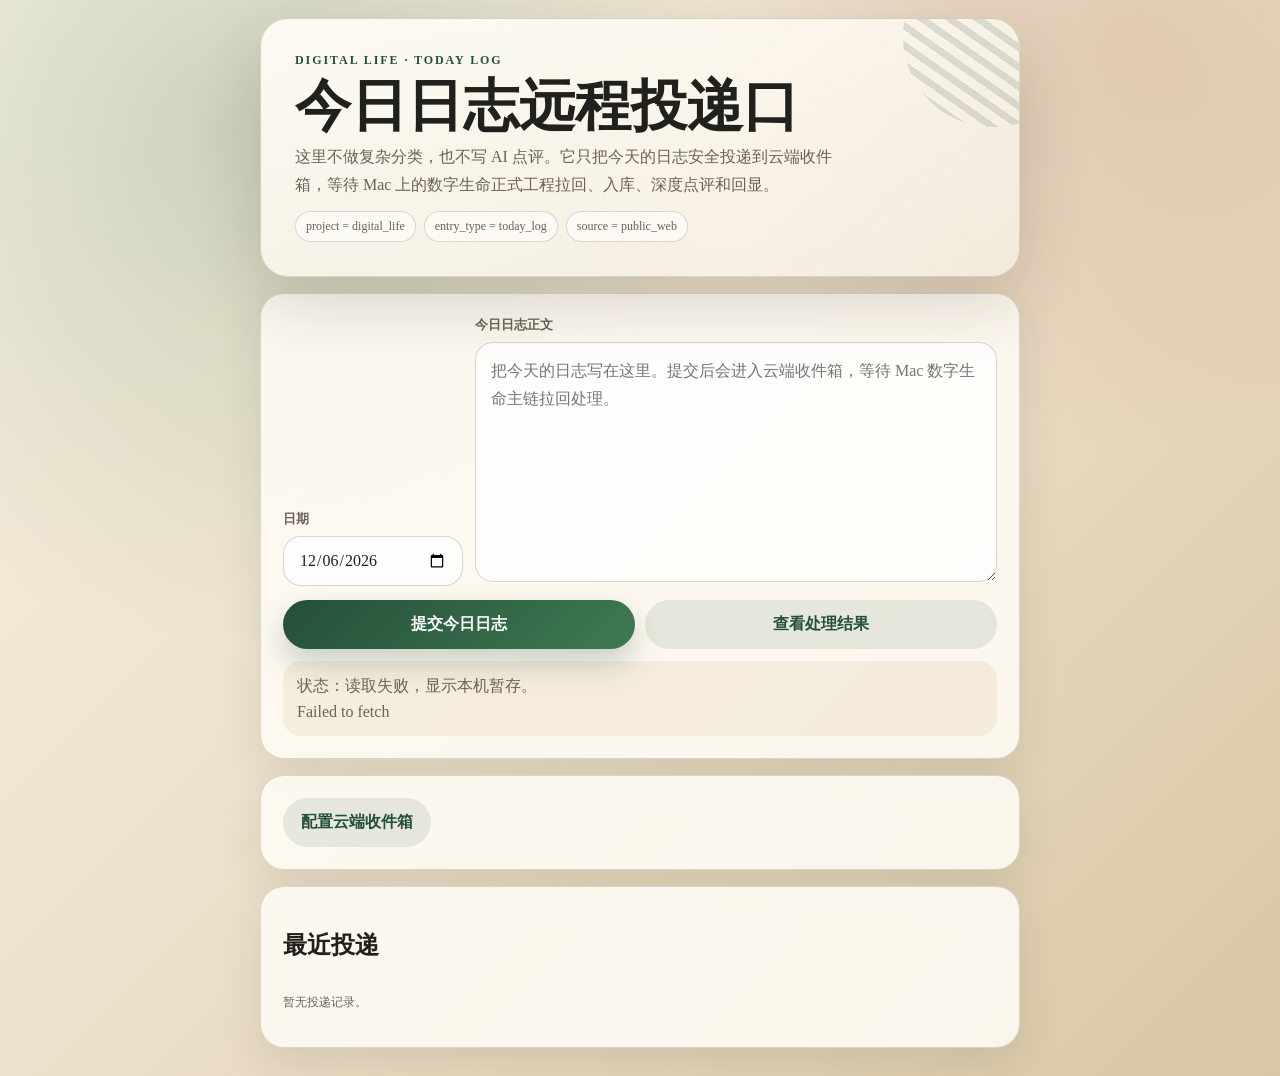
==== digital-life-public/index.html @ a32f9933 "Add clear-local-outbox action to digital life public forms" ====
<!doctype html>
<html lang="zh-CN">
<head>
  <meta charset="utf-8" />
  <meta name="viewport" content="width=device-width, initial-scale=1, viewport-fit=cover" />
  <meta name="theme-color" content="#f2efe7" />
  <title>数字生命｜公网今日日志</title>
  <link rel="manifest" href="manifest.webmanifest" />
  <script src="cloud-config.js"></script>
  <style>
    :root {
      --paper: #f7f1e5;
      --ink: #20201d;
      --muted: #6b6255;
      --line: rgba(32, 32, 29, 0.16);
      --green: #244f38;
      --green-2: #3f7a52;
      --sand: #d8c6a5;
      --clay: #a6593d;
      --white: rgba(255, 252, 245, 0.88);
      --shadow: 0 24px 70px rgba(44, 35, 20, 0.18);
    }
    * { box-sizing: border-box; }
    html, body { margin: 0; min-height: 100%; }
    body {
      font-family: "Songti SC", "STSong", "Noto Serif CJK SC", Georgia, serif;
      color: var(--ink);
      background:
        radial-gradient(circle at 18% 12%, rgba(63, 122, 82, 0.22), transparent 32rem),
        radial-gradient(circle at 88% 4%, rgba(166, 89, 61, 0.16), transparent 26rem),
        linear-gradient(135deg, #f9f2e4 0%, #ede0c9 48%, #d8c6a5 100%);
      padding: env(safe-area-inset-top) 16px 28px;
    }
    .shell { max-width: 760px; margin: 0 auto; padding-top: 18px; }
    .hero {
      border: 1px solid var(--line);
      border-radius: 28px;
      padding: 24px 22px;
      background: linear-gradient(160deg, rgba(255,252,245,0.95), rgba(247,241,229,0.74));
      box-shadow: var(--shadow);
      position: relative;
      overflow: hidden;
    }
    .hero::after {
      content: "";
      position: absolute;
      width: 180px;
      height: 180px;
      border-radius: 999px;
      right: -64px;
      top: -72px;
      background: repeating-linear-gradient(35deg, rgba(36,79,56,0.16) 0 7px, transparent 7px 16px);
      opacity: 0.9;
    }
    .eyebrow { letter-spacing: 0.16em; font-size: 12px; color: var(--green); font-weight: 700; }
    h1 { margin: 10px 0 8px; font-size: clamp(30px, 8vw, 56px); line-height: 1.02; font-weight: 800; }
    .lead { margin: 0; color: var(--muted); font-size: 16px; line-height: 1.75; max-width: 35em; }
    .card {
      margin-top: 16px;
      border: 1px solid var(--line);
      border-radius: 24px;
      padding: 18px;
      background: var(--white);
      box-shadow: 0 16px 44px rgba(44, 35, 20, 0.10);
    }
    label { display: block; color: var(--muted); font-size: 13px; margin: 0 0 8px; font-weight: 700; }
    input, textarea {
      width: 100%;
      border: 1px solid rgba(32,32,29,0.18);
      border-radius: 18px;
      background: rgba(255,255,255,0.76);
      color: var(--ink);
      font: inherit;
      padding: 14px 15px;
      outline: none;
    }
    textarea { min-height: 240px; resize: vertical; line-height: 1.75; }
    input:focus, textarea:focus { border-color: rgba(36,79,56,0.58); box-shadow: 0 0 0 4px rgba(63,122,82,0.12); }
    .grid { display: grid; gap: 14px; grid-template-columns: 1fr; }
    .row { display: grid; grid-template-columns: 1fr; gap: 12px; }
    .actions { display: grid; grid-template-columns: 1fr; gap: 10px; margin-top: 14px; }
    button {
      border: 0;
      border-radius: 999px;
      padding: 14px 18px;
      color: #fff;
      background: linear-gradient(135deg, var(--green), var(--green-2));
      font: inherit;
      font-weight: 800;
      cursor: pointer;
      box-shadow: 0 14px 30px rgba(36,79,56,0.24);
    }
    button.secondary { color: var(--green); background: rgba(36,79,56,0.10); box-shadow: none; }
    button:disabled { opacity: 0.58; cursor: wait; }
    .status {
      margin-top: 12px;
      padding: 12px 14px;
      border-radius: 18px;
      background: rgba(216,198,165,0.24);
      color: var(--muted);
      line-height: 1.6;
      white-space: pre-wrap;
    }
    .pill-row { display: flex; flex-wrap: wrap; gap: 8px; margin-top: 12px; }
    .pill { border: 1px solid var(--line); border-radius: 999px; padding: 7px 10px; color: var(--muted); background: rgba(255,255,255,0.54); font-size: 12px; }
    .entries { display: grid; gap: 12px; }
    .entry {
      border: 1px solid var(--line);
      border-radius: 20px;
      padding: 14px;
      background: rgba(255,255,255,0.62);
    }
    .entry strong { display: block; margin-bottom: 6px; }
    .entry small { color: var(--muted); display: block; margin-bottom: 8px; }
    .entry pre { white-space: pre-wrap; word-break: break-word; margin: 8px 0 0; font: 14px/1.65 "Songti SC", "STSong", serif; color: #302d28; }
    .config { display: none; }
    .config.open { display: block; }
    .fineprint { color: var(--muted); font-size: 12px; line-height: 1.65; }
    @media (min-width: 720px) {
      body { padding-left: 28px; padding-right: 28px; }
      .row { grid-template-columns: 180px 1fr; align-items: end; }
      .actions { grid-template-columns: 1fr 1fr; }
      .hero { padding: 34px; }
      .card { padding: 22px; }
    }
  </style>
</head>
<body>
  <main class="shell">
    <section class="hero">
      <div class="eyebrow">DIGITAL LIFE · TODAY LOG</div>
      <h1>今日日志远程投递口</h1>
      <p class="lead">这里不做复杂分类，也不写 AI 点评。它只把今天的日志安全投递到云端收件箱，等待 Mac 上的数字生命正式工程拉回、入库、深度点评和回显。</p>
      <div class="pill-row">
        <span class="pill">project = digital_life</span>
        <span class="pill">entry_type = today_log</span>
        <span class="pill">source = public_web</span>
      </div>
    </section>

    <form class="card" id="logForm">
      <div class="row">
        <div>
          <label for="logDate">日期</label>
          <input id="logDate" name="date" type="date" required />
        </div>
        <div>
          <label for="logText">今日日志正文</label>
          <textarea id="logText" name="text" placeholder="把今天的日志写在这里。提交后会进入云端收件箱，等待 Mac 数字生命主链拉回处理。" required></textarea>
        </div>
      </div>
      <div class="actions">
        <button id="submitBtn" type="submit">提交今日日志</button>
        <button class="secondary" id="refreshBtn" type="button">查看处理结果</button>
      </div>
      <div class="status" id="statusBox">状态：等待填写。</div>
    </form>

    <section class="card">
      <button class="secondary" id="toggleConfig" type="button">配置云端收件箱</button>
      <div class="config" id="configPanel">
        <p class="fineprint">只填 Google Apps Script Web App 的 /exec 地址和可选口令。不要在这里填 OpenAI API key。</p>
        <div class="grid">
          <div>
            <label for="cloudUrl">云端收件箱 URL</label>
            <input id="cloudUrl" placeholder="https://script.google.com/macros/s/xxxxx/exec" />
          </div>
          <div>
            <label for="cloudToken">口令，可选</label>
            <input id="cloudToken" placeholder="如果 Apps Script 设置了口令，就填这里" />
          </div>
          <button id="saveConfig" type="button">保存到本机浏览器</button>
          <button class="secondary" id="clearOutbox" type="button">清空本机暂存</button>
        </div>
      </div>
    </section>

    <section class="card">
      <h2>最近投递</h2>
      <div class="entries" id="entries"></div>
    </section>
  </main>

  <script>
    const STORE_URL = "digitalLifePublicInboxUrl";
    const STORE_TOKEN = "digitalLifePublicInboxToken";
    const STORE_LOCAL_OUTBOX = "digitalLifePublicLocalOutbox";
    const params = new URLSearchParams(location.search);
    const configuredToken = () => params.get("token") || window.DIGITAL_LIFE_PUBLIC_TOKEN || localStorage.getItem(STORE_TOKEN) || "";
    const configuredUrlCandidates = () => {
      const list = [];
      if (params.get("cloud")) list.push(String(params.get("cloud")).trim());
      if (window.DIGITAL_LIFE_PUBLIC_INBOX_URL) list.push(String(window.DIGITAL_LIFE_PUBLIC_INBOX_URL).trim());
      const savedUrl = localStorage.getItem(STORE_URL);
      if (savedUrl) list.push(String(savedUrl).trim());
      const fallbackList = window.DIGITAL_LIFE_PUBLIC_INBOX_URLS;
      if (Array.isArray(fallbackList)) {
        fallbackList.forEach((item) => {
          if (item) list.push(String(item).trim());
        });
      }
      const deduped = [];
      const seen = new Set();
      for (const item of list) {
        const next = String(item || "").trim();
        if (next && !seen.has(next)) {
          deduped.push(next);
          seen.add(next);
        }
      }
      return deduped;
    };
    const configuredUrl = () => configuredUrlCandidates()[0] || "";
    const $ = (id) => document.getElementById(id);
    const statusBox = $("statusBox");
    const entriesBox = $("entries");
    const todayLocal = () => {
      const now = new Date();
      const offset = now.getTimezoneOffset() * 60000;
      return new Date(now.getTime() - offset).toISOString().slice(0, 10);
    };
    $("logDate").value = todayLocal();
    $("cloudUrl").value = configuredUrl();
    $("cloudToken").value = configuredToken();

    function setStatus(text) { statusBox.textContent = text; }
    function escapeHtml(value) {
      return String(value || "").replace(/[&<>"]/g, (ch) => ({"&":"&amp;","<":"&lt;",">":"&gt;","\"":"&quot;"}[ch]));
    }
    function makeId() {
      return `dlp-${Date.now()}-${Math.random().toString(36).slice(2, 8)}`;
    }
    function readLocalOutbox() {
      try { return JSON.parse(localStorage.getItem(STORE_LOCAL_OUTBOX) || "[]"); } catch (_) { return []; }
    }
    function writeLocalOutbox(items) {
      localStorage.setItem(STORE_LOCAL_OUTBOX, JSON.stringify(items.slice(0, 80)));
    }
    function clearLocalOutbox() {
      localStorage.removeItem(STORE_LOCAL_OUTBOX);
      renderEntries([]);
      setStatus("状态：本机暂存已清空。");
    }
    function renderEntries(items) {
      if (!items || !items.length) {
        entriesBox.innerHTML = "<p class='fineprint'>暂无投递记录。</p>";
        return;
      }
      entriesBox.innerHTML = items.slice(0, 20).map((item) => {
        const result = item.result && (item.result.ai_response || item.result.summary || item.result.message || item.result.localReceipt || "");
        return `<article class="entry">
          <strong>${escapeHtml(item.date || "")}${item.status ? `｜${escapeHtml(statusLabel(item.status))}` : ""}</strong>
          <small>${escapeHtml(item.id || "")}｜${escapeHtml(item.updatedAt || item.createdAt || "")}</small>
          <pre>${escapeHtml(item.text || "")}</pre>
          ${result ? `<pre>${escapeHtml(String(result))}</pre>` : ""}
        </article>`;
      }).join("");
    }
    function statusLabel(status) {
      return ({ pending: "等待 Mac 拉取", processing: "Mac 已拉取处理中", done: "已入库并回写", error: "处理失败", local_only: "仅保存在本机" })[status] || status;
    }
    async function postCloud(body) {
      const urls = configuredUrlCandidates();
      if (!urls.length) throw new Error("尚未配置云端收件箱 URL");
      const token = configuredToken();
      const payload = { token, ...body };
      const parseResponse = async (response, transport) => {
        if (!response || !response.ok) {
          throw new Error(`云端收件箱${transport}请求失败 HTTP ${response ? response.status : "unknown"}`);
        }
        try {
          const data = await response.json();
          if (!data.ok) throw new Error(data.error || "云端收件箱返回失败");
          return data;
        } catch (err) {
          throw new Error(`云端收件箱${transport}返回格式异常：${err.message || err}`);
        }
      };

      let lastErr = null;
      for (const url of urls) {
        try {
          const response = await fetch(url, {
            method: "POST",
            headers: { "Content-Type": "text/plain;charset=utf-8" },
            body: JSON.stringify(payload)
          });
          const data = await parseResponse(response, "POST");
          localStorage.setItem(STORE_URL, url);
          return data;
        } catch (err) {
          lastErr = err;
          if (!body || String(body.action || "submit") !== "submit" || !body.item) continue;
          try {
            const fallbackUrl = new URL(url);
            fallbackUrl.searchParams.set("action", "submit");
            fallbackUrl.searchParams.set("item", JSON.stringify(body.item));
            if (token) fallbackUrl.searchParams.set("token", token);
            const response = await fetch(fallbackUrl.toString());
            const data = await parseResponse(response, "GET");
            localStorage.setItem(STORE_URL, url);
            return data;
          } catch (fallbackErr) {
            lastErr = fallbackErr;
          }
        }
      }
      throw lastErr || new Error("提交失败：所有云端收件箱地址均不可用。");
    }
    async function fetchCloud() {
      const urls = configuredUrlCandidates();
      if (!urls.length) throw new Error("尚未配置云端收件箱 URL");
      const token = configuredToken();
      let lastErr = null;
      for (const url of urls) {
        try {
          const requestUrl = new URL(url);
          requestUrl.searchParams.set("action", "list");
          if (token) requestUrl.searchParams.set("token", token);
          const response = await fetch(requestUrl.toString());
          if (!response.ok) throw new Error(`云端收件箱读取失败 HTTP ${response.status}`);
          const data = await response.json();
          if (!data.ok) throw new Error(data.error || "读取云端收件箱失败");
          localStorage.setItem(STORE_URL, url);
          return data;
        } catch (err) {
          lastErr = err;
        }
      }
      throw lastErr || new Error("读取失败，所有云端收件箱地址均不可用。");
    }
    async function refreshEntries() {
      try {
        if (!configuredUrl()) {
          const localItems = readLocalOutbox();
          renderEntries(localItems);
          setStatus("状态：云端 URL 未配置。当前只显示本机暂存记录。");
          return;
        }
        const data = await fetchCloud();
        const items = ((data.state && data.state.items) || []).filter((item) => item.project === "digital_life");
        renderEntries(items);
        setStatus(`状态：已读取云端收件箱，共 ${items.length} 条数字生命记录。`);
      } catch (err) {
        renderEntries(readLocalOutbox());
        setStatus(`状态：读取失败，显示本机暂存。\n${err.message || err}`);
      }
    }
    $("logForm").addEventListener("submit", async (event) => {
      event.preventDefault();
      const text = $("logText").value.trim();
      const date = $("logDate").value || todayLocal();
      if (!text) {
        setStatus("状态：请先填写日志正文。");
        return;
      }
      const item = {
        id: makeId(),
        project: "digital_life",
        entry_type: "today_log",
        source: "public_web",
        date,
        title: `公网今日日志｜${date}`,
        text,
        status: configuredUrl() ? "pending" : "local_only",
        createdAt: new Date().toISOString(),
        updatedAt: new Date().toISOString()
      };
      $("submitBtn").disabled = true;
      try {
        if (!configuredUrl()) {
          const localItems = [item, ...readLocalOutbox()];
          writeLocalOutbox(localItems);
          renderEntries(localItems);
          setStatus("状态：尚未配置云端收件箱，本条只保存在当前手机浏览器。配置 URL 后再正式投递。");
        } else {
          await postCloud({ action: "submit", item });
          $("logText").value = "";
          setStatus("状态：已提交到云端收件箱，等待 Mac 数字生命主链拉取。");
          await refreshEntries();
        }
      } catch (err) {
        const localItems = [item, ...readLocalOutbox()];
        writeLocalOutbox(localItems);
        renderEntries(localItems);
        setStatus(`状态：云端提交失败，本条已本机暂存。\n${err.message || err}`);
      } finally {
        $("submitBtn").disabled = false;
      }
    });
    $("refreshBtn").addEventListener("click", refreshEntries);
    $("toggleConfig").addEventListener("click", () => $("configPanel").classList.toggle("open"));
    $("saveConfig").addEventListener("click", () => {
      localStorage.setItem(STORE_URL, $("cloudUrl").value.trim());
      localStorage.setItem(STORE_TOKEN, $("cloudToken").value.trim());
      setStatus("状态：配置已保存在当前浏览器。注意：不要把 OpenAI API key 填在这里。");
      refreshEntries();
    });
    $("clearOutbox").addEventListener("click", clearLocalOutbox);
    if ("serviceWorker" in navigator) {
      navigator.serviceWorker.register("sw.js").catch(() => {});
    }
    refreshEntries();
  </script>
</body>
</html>
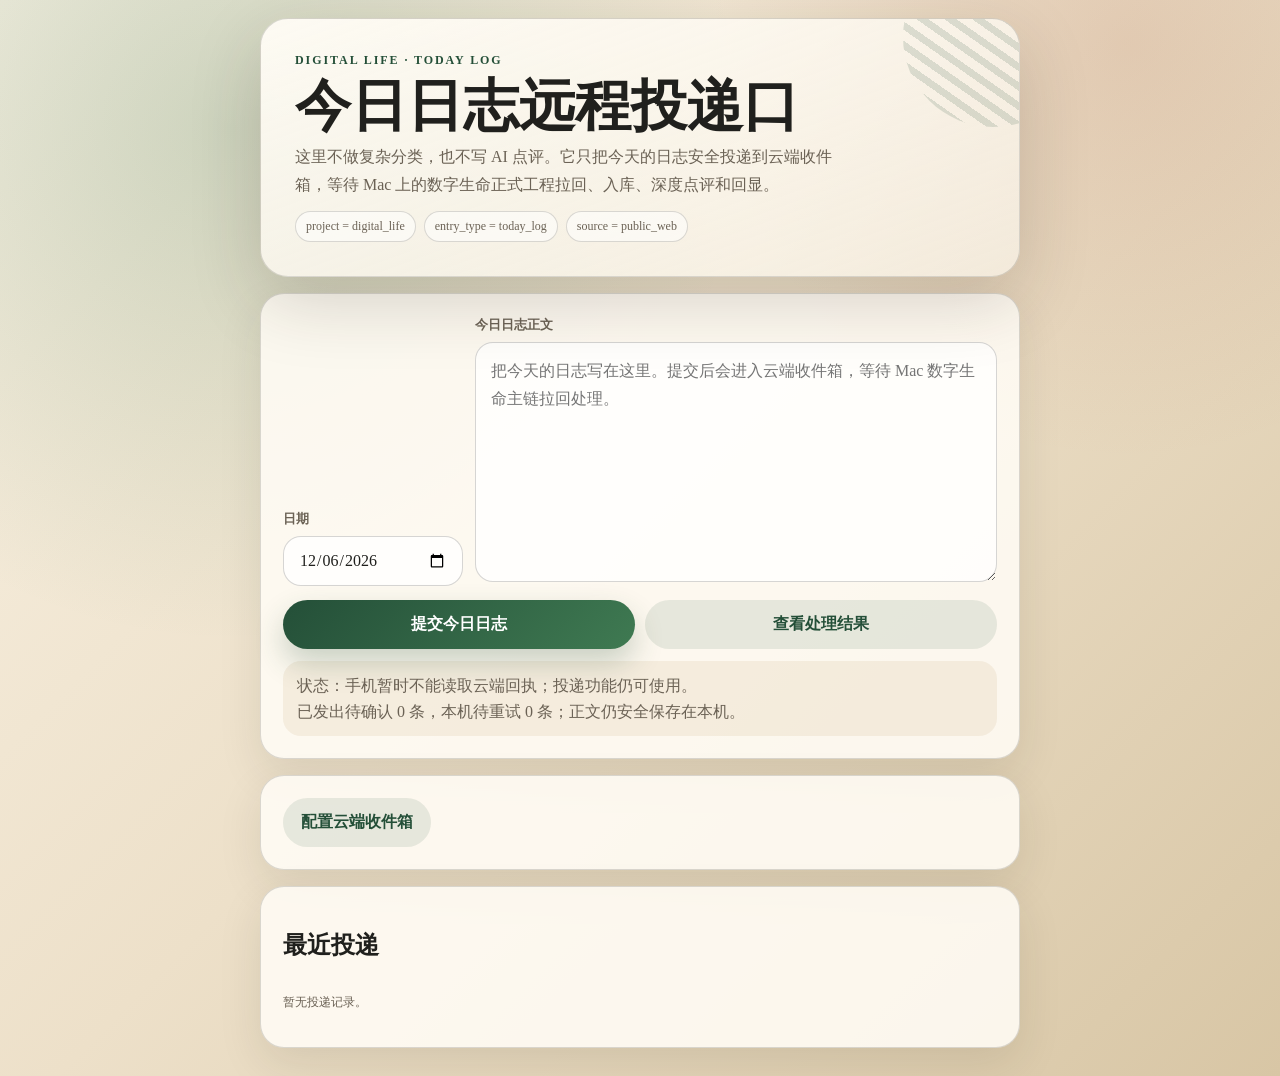
==== commit e8833f17: "Make mobile public inbox retry CORS-blocked submissions" ====
--- a/digital-life-public/index.html
+++ b/digital-life-public/index.html
@@ -6,7 +6,7 @@
   <meta name="theme-color" content="#f2efe7" />
   <title>数字生命｜公网今日日志</title>
   <link rel="manifest" href="manifest.webmanifest" />
-  <script src="cloud-config.js"></script>
+  <script src="cloud-config.js?v=20260807-mobile-retry"></script>
   <style>
     :root {
       --paper: #f7f1e5;
@@ -170,6 +170,7 @@
             <input id="cloudToken" placeholder="如果 Apps Script 设置了口令，就填这里" />
           </div>
           <button id="saveConfig" type="button">保存到本机浏览器</button>
+          <button class="secondary" id="retryOutbox" type="button">重试发送本机暂存</button>
           <button class="secondary" id="clearOutbox" type="button">清空本机暂存</button>
         </div>
       </div>
@@ -187,6 +188,18 @@
     const STORE_LOCAL_OUTBOX = "digitalLifePublicLocalOutbox";
     const params = new URLSearchParams(location.search);
     const configuredToken = () => params.get("token") || window.DIGITAL_LIFE_PUBLIC_TOKEN || localStorage.getItem(STORE_TOKEN) || "";
+    function sanitizeCloudUrl(raw) {
+      try {
+        const url = new URL(String(raw || "").trim());
+        if (url.protocol !== "https:" && url.protocol !== "http:") return "";
+        if (!/\/macros\/s\//.test(url.pathname)) return "";
+        url.search = "";
+        url.hash = "";
+        return url.toString().replace(/\/$/, "");
+      } catch (_) {
+        return "";
+      }
+    }
     const configuredUrlCandidates = () => {
       const list = [];
       if (params.get("cloud")) list.push(String(params.get("cloud")).trim());
@@ -202,7 +215,7 @@
       const deduped = [];
       const seen = new Set();
       for (const item of list) {
-        const next = String(item || "").trim();
+        const next = sanitizeCloudUrl(item);
         if (next && !seen.has(next)) {
           deduped.push(next);
           seen.add(next);
@@ -236,6 +249,16 @@
     function writeLocalOutbox(items) {
       localStorage.setItem(STORE_LOCAL_OUTBOX, JSON.stringify(items.slice(0, 80)));
     }
+    function upsertLocalItem(item) {
+      const items = readLocalOutbox().filter((entry) => entry.id !== item.id);
+      writeLocalOutbox([item, ...items]);
+      return [item, ...items];
+    }
+    function removeLocalItem(id) {
+      const items = readLocalOutbox().filter((entry) => entry.id !== id);
+      writeLocalOutbox(items);
+      return items;
+    }
     function clearLocalOutbox() {
       localStorage.removeItem(STORE_LOCAL_OUTBOX);
       renderEntries([]);
@@ -257,52 +280,72 @@
       }).join("");
     }
     function statusLabel(status) {
-      return ({ pending: "等待 Mac 拉取", processing: "Mac 已拉取处理中", done: "已入库并回写", error: "处理失败", local_only: "仅保存在本机" })[status] || status;
+      return ({
+        pending: "本机暂存·准备补发",
+        pending_unverified: "已发出·等待云端确认",
+        processing: "Mac 已拉取处理中",
+        done: "已入库并回写",
+        error: "处理失败",
+        local_only: "本机暂存·等待补发",
+        local_retry: "本机暂存·等待重试"
+      })[status] || status;
+    }
+    async function fetchWithTimeout(url, options = {}, timeoutMs = 7000) {
+      const controller = new AbortController();
+      const timer = setTimeout(() => controller.abort(), timeoutMs);
+      try {
+        return await fetch(url, { ...options, signal: controller.signal });
+      } finally {
+        clearTimeout(timer);
+      }
     }
     async function postCloud(body) {
       const urls = configuredUrlCandidates();
       if (!urls.length) throw new Error("尚未配置云端收件箱 URL");
       const token = configuredToken();
       const payload = { token, ...body };
-      const parseResponse = async (response, transport) => {
-        if (!response || !response.ok) {
-          throw new Error(`云端收件箱${transport}请求失败 HTTP ${response ? response.status : "unknown"}`);
-        }
-        try {
-          const data = await response.json();
-          if (!data.ok) throw new Error(data.error || "云端收件箱返回失败");
-          return data;
-        } catch (err) {
-          throw new Error(`云端收件箱${transport}返回格式异常：${err.message || err}`);
-        }
-      };
-
+      const payloadText = JSON.stringify(payload);
       let lastErr = null;
       for (const url of urls) {
         try {
-          const response = await fetch(url, {
+          let queued = false;
+          if (navigator.sendBeacon) {
+            queued = navigator.sendBeacon(url, payloadText) || queued;
+          }
+          fetch(url, {
             method: "POST",
+            mode: "no-cors",
             headers: { "Content-Type": "text/plain;charset=utf-8" },
-            body: JSON.stringify(payload)
-          });
-          const data = await parseResponse(response, "POST");
+            body: payloadText,
+            cache: "no-store",
+            keepalive: true
+          }).catch(() => {});
+          queued = true;
+
+          // A hidden image request is not subject to CORS response-reading rules.
+          // It also gives short and medium-sized logs a second, independently
+          // reliable path through Apps Script's existing doGet submit action.
+          if (body && String(body.action || "submit") === "submit" && body.item) {
+            const submitUrl = new URL(url);
+            submitUrl.searchParams.set("action", "submit");
+            submitUrl.searchParams.set("item", JSON.stringify(body.item));
+            if (token) submitUrl.searchParams.set("token", token);
+            if (submitUrl.toString().length <= 60000) {
+              const signalImage = document.createElement("img");
+              signalImage.alt = "";
+              signalImage.setAttribute("aria-hidden", "true");
+              signalImage.style.cssText = "position:absolute;width:1px;height:1px;opacity:0;pointer-events:none";
+              signalImage.src = submitUrl.toString();
+              document.body.appendChild(signalImage);
+              setTimeout(() => signalImage.remove(), 60000);
+              queued = true;
+            }
+          }
+          if (!queued) throw new Error("浏览器没有接受投递请求");
           localStorage.setItem(STORE_URL, url);
-          return data;
+          return { ok: true, transport: "queued", unverified: true };
         } catch (err) {
           lastErr = err;
-          if (!body || String(body.action || "submit") !== "submit" || !body.item) continue;
-          try {
-            const fallbackUrl = new URL(url);
-            fallbackUrl.searchParams.set("action", "submit");
-            fallbackUrl.searchParams.set("item", JSON.stringify(body.item));
-            if (token) fallbackUrl.searchParams.set("token", token);
-            const response = await fetch(fallbackUrl.toString());
-            const data = await parseResponse(response, "GET");
-            localStorage.setItem(STORE_URL, url);
-            return data;
-          } catch (fallbackErr) {
-            lastErr = fallbackErr;
-          }
         }
       }
       throw lastErr || new Error("提交失败：所有云端收件箱地址均不可用。");
@@ -317,7 +360,7 @@
           const requestUrl = new URL(url);
           requestUrl.searchParams.set("action", "list");
           if (token) requestUrl.searchParams.set("token", token);
-          const response = await fetch(requestUrl.toString());
+          const response = await fetchWithTimeout(requestUrl.toString(), { cache: "no-store" }, 7000);
           if (!response.ok) throw new Error(`云端收件箱读取失败 HTTP ${response.status}`);
           const data = await response.json();
           if (!data.ok) throw new Error(data.error || "读取云端收件箱失败");
@@ -329,6 +372,39 @@
       }
       throw lastErr || new Error("读取失败，所有云端收件箱地址均不可用。");
     }
+    async function flushLocalOutbox({ silent = false } = {}) {
+      const items = readLocalOutbox();
+      const retryable = new Set(["pending", "pending_unverified", "local_only", "local_retry"]);
+      let sent = 0;
+      let failed = 0;
+      if (!configuredUrl() || !items.some((item) => retryable.has(item.status))) {
+        return { sent, failed };
+      }
+      const nextItems = [];
+      for (const item of items) {
+        if (!retryable.has(item.status)) {
+          nextItems.push(item);
+          continue;
+        }
+        try {
+          const normalized = { ...item, status: "pending", updatedAt: new Date().toISOString() };
+          const result = await postCloud({ action: "submit", item: normalized });
+          sent += 1;
+          if (result.unverified) {
+            nextItems.push({ ...normalized, status: "pending_unverified", updatedAt: new Date().toISOString() });
+          }
+        } catch (_) {
+          failed += 1;
+          nextItems.push({ ...item, status: "local_retry", updatedAt: new Date().toISOString() });
+        }
+      }
+      writeLocalOutbox(nextItems);
+      renderEntries(nextItems);
+      if (!silent) {
+        setStatus(`状态：补发完成。已发出 ${sent} 条，仍在本机等待重试 ${failed} 条。`);
+      }
+      return { sent, failed };
+    }
     async function refreshEntries() {
       try {
         if (!configuredUrl()) {
@@ -339,11 +415,16 @@
         }
         const data = await fetchCloud();
         const items = ((data.state && data.state.items) || []).filter((item) => item.project === "digital_life");
+        const cloudIds = new Set(items.map((item) => item.id));
+        writeLocalOutbox(readLocalOutbox().filter((item) => !cloudIds.has(item.id)));
         renderEntries(items);
         setStatus(`状态：已读取云端收件箱，共 ${items.length} 条数字生命记录。`);
       } catch (err) {
-        renderEntries(readLocalOutbox());
-        setStatus(`状态：读取失败，显示本机暂存。\n${err.message || err}`);
+        const localItems = readLocalOutbox();
+        const waiting = localItems.filter((item) => item.status === "pending_unverified").length;
+        const retrying = localItems.filter((item) => ["pending", "local_only", "local_retry"].includes(item.status)).length;
+        renderEntries(localItems);
+        setStatus(`状态：手机暂时不能读取云端回执；投递功能仍可使用。\n已发出待确认 ${waiting} 条，本机待重试 ${retrying} 条；正文仍安全保存在本机。`);
       }
     }
     $("logForm").addEventListener("submit", async (event) => {
@@ -369,21 +450,26 @@
       $("submitBtn").disabled = true;
       try {
         if (!configuredUrl()) {
-          const localItems = [item, ...readLocalOutbox()];
-          writeLocalOutbox(localItems);
+          const localItems = upsertLocalItem(item);
           renderEntries(localItems);
           setStatus("状态：尚未配置云端收件箱，本条只保存在当前手机浏览器。配置 URL 后再正式投递。");
         } else {
-          await postCloud({ action: "submit", item });
+          const result = await postCloud({ action: "submit", item });
           $("logText").value = "";
-          setStatus("状态：已提交到云端收件箱，等待 Mac 数字生命主链拉取。");
-          await refreshEntries();
+          if (result.unverified) {
+            const localItems = upsertLocalItem({ ...item, status: "pending_unverified", updatedAt: new Date().toISOString() });
+            renderEntries(localItems);
+            setStatus("状态：投递请求已经发出。手机暂时读不到云端回执，因此本机保留一份副本，等待下一次同步确认。");
+          } else {
+            removeLocalItem(item.id);
+            setStatus("状态：已提交到云端收件箱，等待 Mac 数字生命主链拉取。");
+            await refreshEntries();
+          }
         }
       } catch (err) {
-        const localItems = [item, ...readLocalOutbox()];
-        writeLocalOutbox(localItems);
+        const localItems = upsertLocalItem({ ...item, status: "local_retry", updatedAt: new Date().toISOString() });
         renderEntries(localItems);
-        setStatus(`状态：云端提交失败，本条已本机暂存。\n${err.message || err}`);
+        setStatus(`状态：当前网络没有发出投递，本条已安全暂存在手机，并会自动重试。\n${err.message || err}`);
       } finally {
         $("submitBtn").disabled = false;
       }
@@ -391,16 +477,26 @@
     $("refreshBtn").addEventListener("click", refreshEntries);
     $("toggleConfig").addEventListener("click", () => $("configPanel").classList.toggle("open"));
     $("saveConfig").addEventListener("click", () => {
-      localStorage.setItem(STORE_URL, $("cloudUrl").value.trim());
+      localStorage.setItem(STORE_URL, sanitizeCloudUrl($("cloudUrl").value.trim()));
       localStorage.setItem(STORE_TOKEN, $("cloudToken").value.trim());
       setStatus("状态：配置已保存在当前浏览器。注意：不要把 OpenAI API key 填在这里。");
-      refreshEntries();
+      flushLocalOutbox({ silent: true }).then(refreshEntries);
+    });
+    $("retryOutbox").addEventListener("click", async () => {
+      $("retryOutbox").disabled = true;
+      try {
+        await flushLocalOutbox();
+        await refreshEntries();
+      } finally {
+        $("retryOutbox").disabled = false;
+      }
     });
     $("clearOutbox").addEventListener("click", clearLocalOutbox);
     if ("serviceWorker" in navigator) {
       navigator.serviceWorker.register("sw.js").catch(() => {});
     }
-    refreshEntries();
+    window.addEventListener("online", () => flushLocalOutbox({ silent: true }).then(refreshEntries));
+    flushLocalOutbox({ silent: true }).then(refreshEntries);
   </script>
 </body>
 </html>
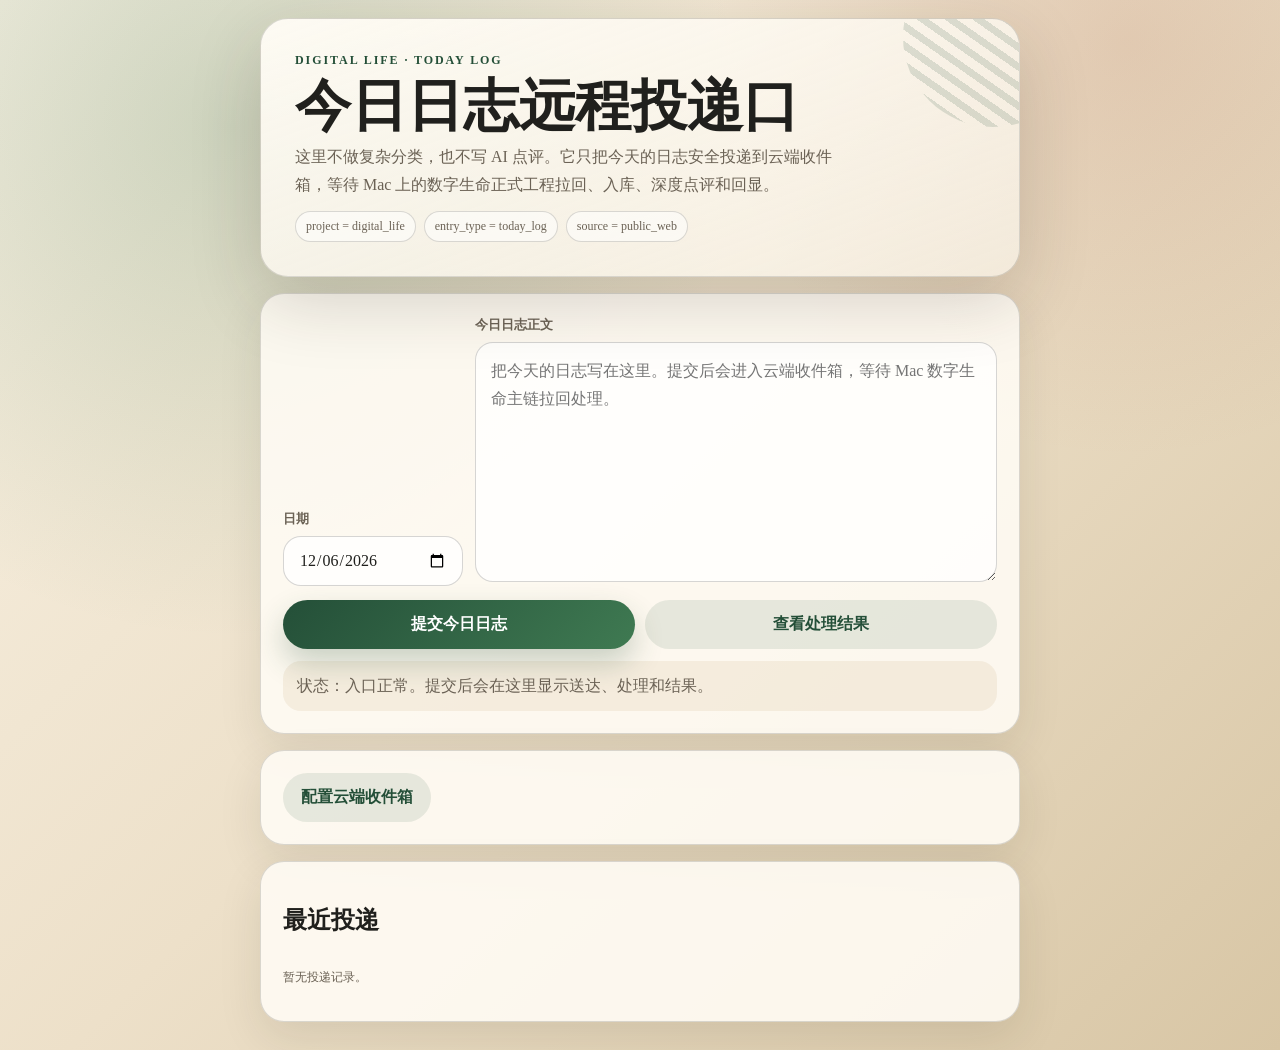
==== commit 29f9a3fc: "Show mobile journal processing status" ====
--- a/digital-life-public/index.html
+++ b/digital-life-public/index.html
@@ -6,7 +6,7 @@
   <meta name="theme-color" content="#f2efe7" />
   <title>数字生命｜公网今日日志</title>
   <link rel="manifest" href="manifest.webmanifest" />
-  <script src="cloud-config.js?v=20260807-mobile-retry"></script>
+  <script src="cloud-config.js?v=20260808-status-window"></script>
   <style>
     :root {
       --paper: #f7f1e5;
@@ -113,6 +113,21 @@
     .entry strong { display: block; margin-bottom: 6px; }
     .entry small { color: var(--muted); display: block; margin-bottom: 8px; }
     .entry pre { white-space: pre-wrap; word-break: break-word; margin: 8px 0 0; font: 14px/1.65 "Songti SC", "STSong", serif; color: #302d28; }
+    .entry-progress { display: grid; grid-template-columns: repeat(3, 1fr); gap: 6px; margin: 12px 0; }
+    .entry-progress span { min-height: 52px; display: grid; place-items: center; align-content: center; gap: 3px; border: 1px solid var(--line); border-radius: 14px; color: var(--muted); background: rgba(255,255,255,0.54); font: 700 11px/1.25 system-ui, sans-serif; text-align: center; }
+    .entry-progress b { display: block; font-size: 13px; }
+    .entry-progress .done { color: var(--green); border-color: rgba(36,79,56,0.34); background: rgba(63,122,82,0.12); }
+    .entry-progress .active { color: #72511f; border-color: rgba(166,112,35,0.38); background: rgba(216,198,165,0.30); }
+    .entry-progress .problem { color: var(--clay); border-color: rgba(166,89,61,0.38); background: rgba(166,89,61,0.09); }
+    .receipt-message { margin: 10px 0 0; color: var(--muted); font: 13px/1.65 system-ui, sans-serif; }
+    .result-reader, .source-reader { margin-top: 12px; border: 1px solid rgba(36,79,56,0.24); border-radius: 16px; background: rgba(63,122,82,0.08); overflow: hidden; }
+    .result-reader summary, .source-reader summary { padding: 12px 14px; color: var(--green); cursor: pointer; font: 800 13px/1.4 system-ui, sans-serif; }
+    .result-body { padding: 0 14px 14px; border-top: 1px solid rgba(36,79,56,0.16); }
+    .result-body h3 { margin: 14px 0 8px; font-size: 17px; }
+    .result-body pre { margin-top: 0; font-size: 15px; line-height: 1.8; }
+    .result-body small { margin-top: 10px; }
+    .source-reader { border-color: var(--line); background: rgba(255,255,255,0.38); }
+    .source-reader summary { color: var(--muted); font-weight: 700; }
     .config { display: none; }
     .config.open { display: block; }
     .fineprint { color: var(--muted); font-size: 12px; line-height: 1.65; }
@@ -188,11 +203,14 @@
     const STORE_LOCAL_OUTBOX = "digitalLifePublicLocalOutbox";
     const params = new URLSearchParams(location.search);
     const configuredToken = () => params.get("token") || window.DIGITAL_LIFE_PUBLIC_TOKEN || localStorage.getItem(STORE_TOKEN) || "";
+    function isVerifiedRelayUrl(url) {
+      return url.hostname === "yu-digital-life.huangyu4026.chatgpt.site" && url.pathname === "/api/public-inbox";
+    }
     function sanitizeCloudUrl(raw) {
       try {
         const url = new URL(String(raw || "").trim());
         if (url.protocol !== "https:" && url.protocol !== "http:") return "";
-        if (!/\/macros\/s\//.test(url.pathname)) return "";
+        if (!isVerifiedRelayUrl(url) && !/\/macros\/s\//.test(url.pathname)) return "";
         url.search = "";
         url.hash = "";
         return url.toString().replace(/\/$/, "");
@@ -241,7 +259,10 @@
       return String(value || "").replace(/[&<>"]/g, (ch) => ({"&":"&amp;","<":"&lt;",">":"&gt;","\"":"&quot;"}[ch]));
     }
     function makeId() {
-      return `dlp-${Date.now()}-${Math.random().toString(36).slice(2, 8)}`;
+      const randomPart = window.crypto && typeof window.crypto.randomUUID === "function"
+        ? window.crypto.randomUUID()
+        : `${Math.random().toString(36).slice(2)}-${Math.random().toString(36).slice(2)}`;
+      return `dlp-${Date.now()}-${randomPart}`;
     }
     function readLocalOutbox() {
       try { return JSON.parse(localStorage.getItem(STORE_LOCAL_OUTBOX) || "[]"); } catch (_) { return []; }
@@ -254,11 +275,6 @@
       writeLocalOutbox([item, ...items]);
       return [item, ...items];
     }
-    function removeLocalItem(id) {
-      const items = readLocalOutbox().filter((entry) => entry.id !== id);
-      writeLocalOutbox(items);
-      return items;
-    }
     function clearLocalOutbox() {
       localStorage.removeItem(STORE_LOCAL_OUTBOX);
       renderEntries([]);
@@ -270,21 +286,46 @@
         return;
       }
       entriesBox.innerHTML = items.slice(0, 20).map((item) => {
-        const result = item.result && (item.result.ai_response || item.result.summary || item.result.message || item.result.localReceipt || "");
+        const result = item.resultText || (item.result && (item.result.ai_response || item.result.summary || item.result.message || item.result.localReceipt || ""));
+        const progress = progressForStatus(item.status);
+        const updatedAt = item.resultUpdatedAt || item.updatedAt || item.createdAt || "";
         return `<article class="entry">
           <strong>${escapeHtml(item.date || "")}${item.status ? `｜${escapeHtml(statusLabel(item.status))}` : ""}</strong>
-          <small>${escapeHtml(item.id || "")}｜${escapeHtml(item.updatedAt || item.createdAt || "")}</small>
-          <pre>${escapeHtml(item.text || "")}</pre>
-          ${result ? `<pre>${escapeHtml(String(result))}</pre>` : ""}
+          <small>${escapeHtml(item.id || "")}｜更新 ${escapeHtml(updatedAt)}</small>
+          <div class="entry-progress" role="list" aria-label="处理进度">
+            <span class="${progress.received ? "done" : progress.problem ? "problem" : "active"}" role="listitem"><b>${progress.received ? "✓" : "1"}</b>${progress.received ? "云端已收到" : "等待送达"}</span>
+            <span class="${progress.processed ? "done" : progress.processing ? "active" : progress.problem ? "problem" : ""}" role="listitem"><b>${progress.processed ? "✓" : progress.processing ? "…" : "2"}</b>${progress.processed ? "本地已处理" : progress.processing ? "本地处理中" : "等待处理"}</span>
+            <span class="${progress.resultReady ? "done" : progress.problem ? "problem" : ""}" role="listitem"><b>${progress.resultReady ? "✓" : progress.problem ? "!" : "3"}</b>${progress.resultReady ? "结果已返回" : progress.problem ? "处理待重试" : "等待结果"}</span>
+          </div>
+          ${item.message ? `<p class="receipt-message">${escapeHtml(item.message)}</p>` : ""}
+          ${result ? `<details class="result-reader" open><summary>处理结果已经返回 · 点此阅读</summary><div class="result-body"><h3>${escapeHtml(item.resultTitle || "每日日志处理结果")}</h3><pre>${escapeHtml(String(result))}</pre>${item.resultUpdatedAt ? `<small>回传时间：${escapeHtml(item.resultUpdatedAt)}</small>` : ""}</div></details>` : ""}
+          <details class="source-reader"><summary>查看本条原文</summary><div class="result-body"><pre>${escapeHtml(item.text || "")}</pre></div></details>
         </article>`;
       }).join("");
+    }
+    function progressForStatus(status) {
+      const received = new Set(["forwarding", "pending_local_pull", "saved_waiting_route", "saved_route_retry", "processing", "done", "result_ready", "result_error"]);
+      const processing = new Set(["processing", "done"]);
+      return {
+        received: received.has(status),
+        processing: processing.has(status),
+        processed: status === "result_ready",
+        resultReady: status === "result_ready",
+        problem: ["error", "result_error", "local_retry"].includes(status)
+      };
     }
     function statusLabel(status) {
       return ({
         pending: "本机暂存·准备补发",
         pending_unverified: "已发出·等待云端确认",
+        forwarding: "云端已收到·正在转交",
+        pending_local_pull: "云端已收到·等待 Mac 拉取",
+        saved_waiting_route: "公网已安全保存",
+        saved_route_retry: "公网已保存·等待转交重试",
         processing: "Mac 已拉取处理中",
-        done: "已入库并回写",
+        done: "Mac 已接收·等待结果回传",
+        result_ready: "处理完成·结果已返回",
+        result_error: "处理未完成·等待重试",
         error: "处理失败",
         local_only: "本机暂存·等待补发",
         local_retry: "本机暂存·等待重试"
@@ -308,6 +349,21 @@
       let lastErr = null;
       for (const url of urls) {
         try {
+          const parsedUrl = new URL(url);
+          if (isVerifiedRelayUrl(parsedUrl)) {
+            const response = await fetchWithTimeout(url, {
+              method: "POST",
+              headers: { "Content-Type": "application/json" },
+              body: JSON.stringify({ item: body.item }),
+              cache: "no-store"
+            }, 15000);
+            const data = await response.json();
+            if (!response.ok || !data.ok || !data.accepted) {
+              throw new Error(data.error || `公网中继投递失败 HTTP ${response.status}`);
+            }
+            localStorage.setItem(STORE_URL, url);
+            return { ...data, transport: "verified", unverified: !data.forwarded };
+          }
           let queued = false;
           if (navigator.sendBeacon) {
             queued = navigator.sendBeacon(url, payloadText) || queued;
@@ -365,12 +421,38 @@
           const data = await response.json();
           if (!data.ok) throw new Error(data.error || "读取云端收件箱失败");
           localStorage.setItem(STORE_URL, url);
+          if (data.readable === false) return data;
           return data;
         } catch (err) {
           lastErr = err;
         }
       }
       throw lastErr || new Error("读取失败，所有云端收件箱地址均不可用。");
+    }
+    async function fetchPublicStatuses(localItems) {
+      const relay = configuredUrlCandidates().map((value) => new URL(value)).find(isVerifiedRelayUrl);
+      if (!relay) return null;
+      const ids = localItems.map((item) => item.id).filter((id) => /^dlp-[A-Za-z0-9._:-]{8,180}$/.test(String(id || ""))).slice(0, 20);
+      if (!ids.length) return { ok: true, entries: [] };
+      const statusUrl = new URL("/api/public-status", relay.origin);
+      const response = await fetchWithTimeout(statusUrl.toString(), {
+        method: "POST",
+        headers: { "Content-Type": "application/json" },
+        body: JSON.stringify({ ids }),
+        cache: "no-store"
+      }, 9000);
+      const data = await response.json();
+      if (!response.ok || !data.ok) throw new Error(data.error || `状态读取失败 HTTP ${response.status}`);
+      return data;
+    }
+    function statusSummary(items) {
+      const latest = items[0];
+      if (!latest) return "状态：入口正常。提交后会在这里显示送达、处理和结果。";
+      if (latest.status === "result_ready") return "状态：最新一条已经处理完成，结果已返回手机，可在下方直接阅读。";
+      if (["processing", "done"].includes(latest.status)) return "状态：最新一条已被 Mac 收到，正在处理或等待结果回传。页面每 30 秒自动更新。";
+      if (["forwarding", "pending_local_pull", "saved_waiting_route", "saved_route_retry"].includes(latest.status)) return "状态：最新一条已安全送达云端，正在等待 Mac 拉取处理。页面每 30 秒自动更新。";
+      if (["error", "result_error", "local_retry"].includes(latest.status)) return "状态：最新一条当前需要重试；原文仍保存在手机或公网收件库。";
+      return "状态：最新一条正在等待云端确认。页面每 30 秒自动更新。";
     }
     async function flushLocalOutbox({ silent = false } = {}) {
       const items = readLocalOutbox();
@@ -413,7 +495,22 @@
           setStatus("状态：云端 URL 未配置。当前只显示本机暂存记录。");
           return;
         }
+        const localItems = readLocalOutbox();
+        const publicStatuses = await fetchPublicStatuses(localItems);
+        if (publicStatuses) {
+          const remoteById = new Map((publicStatuses.entries || []).map((entry) => [entry.id, entry]));
+          const merged = localItems.map((item) => remoteById.has(item.id) ? { ...item, ...remoteById.get(item.id) } : item);
+          writeLocalOutbox(merged);
+          renderEntries(merged);
+          setStatus(statusSummary(merged));
+          return;
+        }
         const data = await fetchCloud();
+        if (data.readable === false) {
+          renderEntries(readLocalOutbox());
+          setStatus("状态：公网投递通道正常。本入口采用只写保护，不在手机端读取日志正文。");
+          return;
+        }
         const items = ((data.state && data.state.items) || []).filter((item) => item.project === "digital_life");
         const cloudIds = new Set(items.map((item) => item.id));
         writeLocalOutbox(readLocalOutbox().filter((item) => !cloudIds.has(item.id)));
@@ -461,8 +558,15 @@
             renderEntries(localItems);
             setStatus("状态：投递请求已经发出。手机暂时读不到云端回执，因此本机保留一份副本，等待下一次同步确认。");
           } else {
-            removeLocalItem(item.id);
-            setStatus("状态：已提交到云端收件箱，等待 Mac 数字生命主链拉取。");
+            const receipt = result.item || {};
+            const localItems = upsertLocalItem({
+              ...item,
+              status: receipt.status || "pending_local_pull",
+              message: receipt.message || "已进入数字生命云收件箱，等待家中 Mac 本地主链拉取。",
+              updatedAt: new Date().toISOString()
+            });
+            renderEntries(localItems);
+            setStatus("状态：云端已经收到。下方会持续显示处理进度，完成后直接显示结果。");
             await refreshEntries();
           }
         }
@@ -496,6 +600,9 @@
       navigator.serviceWorker.register("sw.js").catch(() => {});
     }
     window.addEventListener("online", () => flushLocalOutbox({ silent: true }).then(refreshEntries));
+    window.setInterval(() => {
+      if (document.visibilityState === "visible") refreshEntries();
+    }, 30000);
     flushLocalOutbox({ silent: true }).then(refreshEntries);
   </script>
 </body>
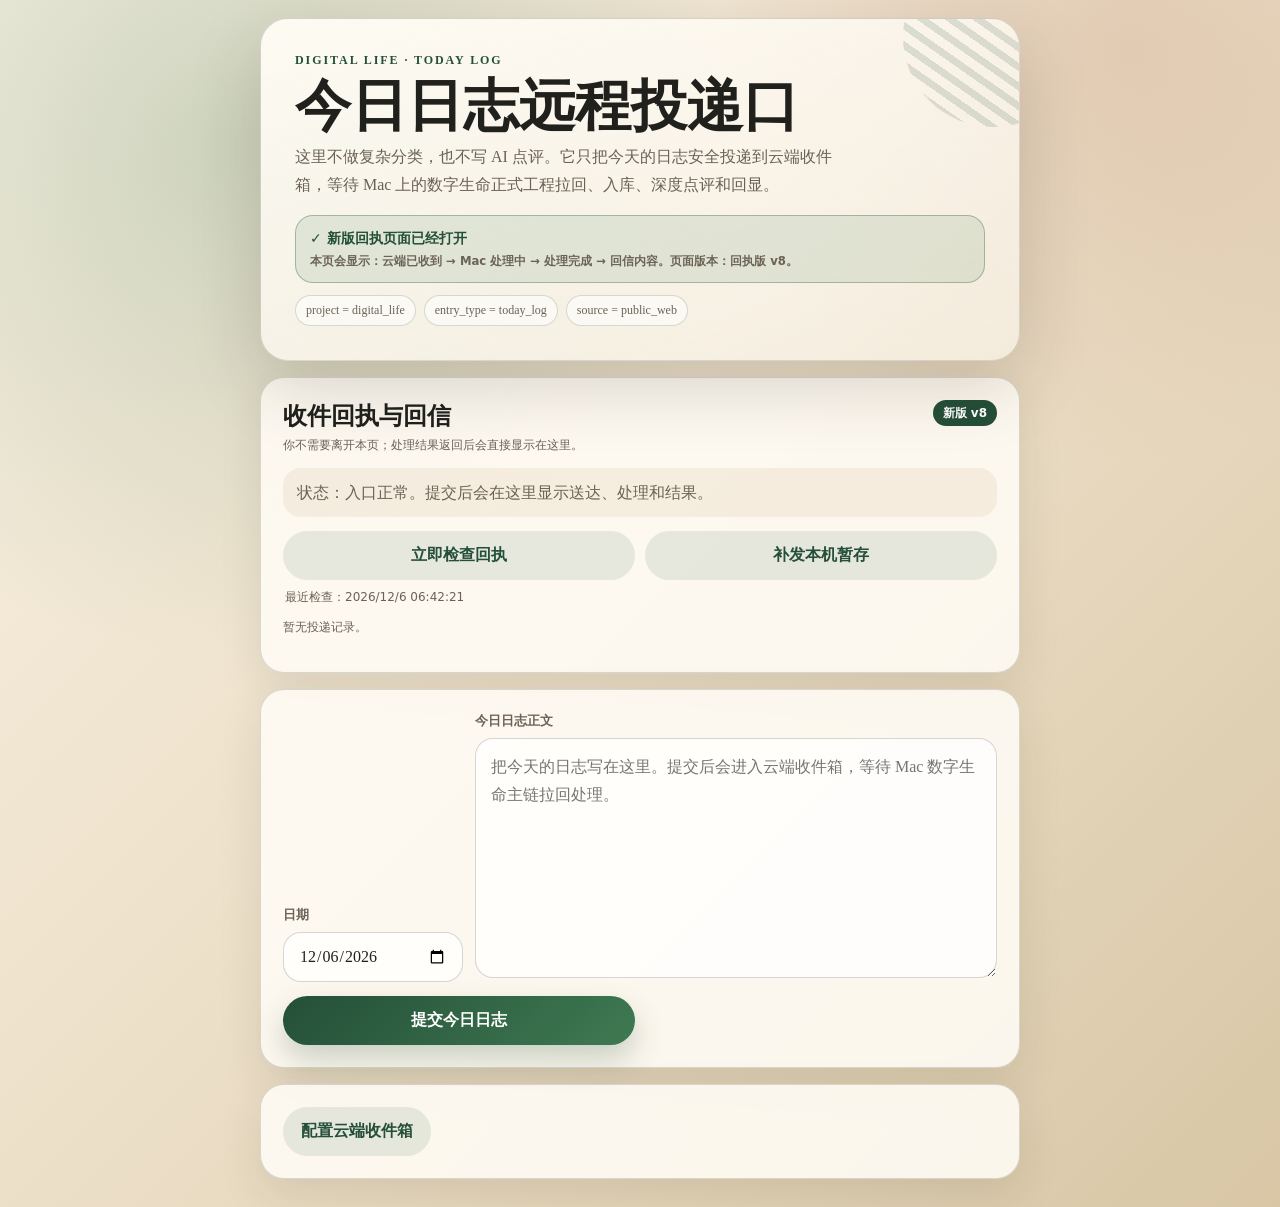
==== commit 15890112: "Add cache-proof mobile receipt page" ====
--- a/digital-life-public/index.html
+++ b/digital-life-public/index.html
@@ -6,7 +6,7 @@
   <meta name="theme-color" content="#f2efe7" />
   <title>数字生命｜公网今日日志</title>
   <link rel="manifest" href="manifest.webmanifest" />
-  <script src="cloud-config.js?v=20260808-status-window"></script>
+  <script src="cloud-config.js?v=20260808-receipt-v8"></script>
   <style>
     :root {
       --paper: #f7f1e5;
@@ -55,6 +55,18 @@
     .eyebrow { letter-spacing: 0.16em; font-size: 12px; color: var(--green); font-weight: 700; }
     h1 { margin: 10px 0 8px; font-size: clamp(30px, 8vw, 56px); line-height: 1.02; font-weight: 800; }
     .lead { margin: 0; color: var(--muted); font-size: 16px; line-height: 1.75; max-width: 35em; }
+    .release-banner {
+      position: relative;
+      z-index: 1;
+      margin-top: 16px;
+      border: 1px solid rgba(36,79,56,0.32);
+      border-radius: 18px;
+      padding: 12px 14px;
+      color: var(--green);
+      background: rgba(63,122,82,0.12);
+      font: 800 14px/1.55 system-ui, sans-serif;
+    }
+    .release-banner small { display: block; margin-top: 2px; color: var(--muted); font-weight: 600; }
     .card {
       margin-top: 16px;
       border: 1px solid var(--line);
@@ -131,6 +143,11 @@
     .config { display: none; }
     .config.open { display: block; }
     .fineprint { color: var(--muted); font-size: 12px; line-height: 1.65; }
+    .receipt-heading { display: flex; align-items: flex-start; justify-content: space-between; gap: 12px; }
+    .receipt-heading h2 { margin: 0 0 4px; }
+    .receipt-heading p { margin: 0; }
+    .version-mark { flex: 0 0 auto; border-radius: 999px; padding: 7px 10px; color: #fff; background: var(--green); font: 800 12px/1 system-ui, sans-serif; }
+    .receipt-updated { margin: 8px 2px 0; color: var(--muted); font: 12px/1.5 system-ui, sans-serif; }
     @media (min-width: 720px) {
       body { padding-left: 28px; padding-right: 28px; }
       .row { grid-template-columns: 180px 1fr; align-items: end; }
@@ -146,11 +163,31 @@
       <div class="eyebrow">DIGITAL LIFE · TODAY LOG</div>
       <h1>今日日志远程投递口</h1>
       <p class="lead">这里不做复杂分类，也不写 AI 点评。它只把今天的日志安全投递到云端收件箱，等待 Mac 上的数字生命正式工程拉回、入库、深度点评和回显。</p>
+      <div class="release-banner">✓ 新版回执页面已经打开
+        <small>本页会显示：云端已收到 → Mac 处理中 → 处理完成 → 回信内容。页面版本：回执版 v8。</small>
+      </div>
       <div class="pill-row">
         <span class="pill">project = digital_life</span>
         <span class="pill">entry_type = today_log</span>
         <span class="pill">source = public_web</span>
       </div>
+    </section>
+
+    <section class="card" id="receiptPanel">
+      <div class="receipt-heading">
+        <div>
+          <h2>收件回执与回信</h2>
+          <p class="fineprint">你不需要离开本页；处理结果返回后会直接显示在这里。</p>
+        </div>
+        <span class="version-mark">新版 v8</span>
+      </div>
+      <div class="status" id="statusBox">状态：正在检查手机暂存和云端回执……</div>
+      <div class="actions">
+        <button class="secondary" id="refreshBtn" type="button">立即检查回执</button>
+        <button class="secondary" id="retryOutboxTop" type="button">补发本机暂存</button>
+      </div>
+      <p class="receipt-updated" id="receiptUpdatedAt">尚未完成第一次检查。</p>
+      <div class="entries" id="entries"></div>
     </section>
 
     <form class="card" id="logForm">
@@ -166,9 +203,7 @@
       </div>
       <div class="actions">
         <button id="submitBtn" type="submit">提交今日日志</button>
-        <button class="secondary" id="refreshBtn" type="button">查看处理结果</button>
       </div>
-      <div class="status" id="statusBox">状态：等待填写。</div>
     </form>
 
     <section class="card">
@@ -191,13 +226,11 @@
       </div>
     </section>
 
-    <section class="card">
-      <h2>最近投递</h2>
-      <div class="entries" id="entries"></div>
-    </section>
   </main>
 
   <script>
+    const BUILD_ID = "20260808-receipt-v8";
+    const STORE_BUILD = "digitalLifePublicBuild";
     const STORE_URL = "digitalLifePublicInboxUrl";
     const STORE_TOKEN = "digitalLifePublicInboxToken";
     const STORE_LOCAL_OUTBOX = "digitalLifePublicLocalOutbox";
@@ -254,7 +287,11 @@
     $("cloudUrl").value = configuredUrl();
     $("cloudToken").value = configuredToken();
 
-    function setStatus(text) { statusBox.textContent = text; }
+    function setStatus(text) {
+      statusBox.textContent = text;
+      const updated = $("receiptUpdatedAt");
+      if (updated) updated.textContent = `最近检查：${new Date().toLocaleString("zh-CN", { hour12: false })}`;
+    }
     function escapeHtml(value) {
       return String(value || "").replace(/[&<>"]/g, (ch) => ({"&":"&amp;","<":"&lt;",">":"&gt;","\"":"&quot;"}[ch]));
     }
@@ -474,6 +511,14 @@
           sent += 1;
           if (result.unverified) {
             nextItems.push({ ...normalized, status: "pending_unverified", updatedAt: new Date().toISOString() });
+          } else {
+            const receipt = result.item || {};
+            nextItems.push({
+              ...normalized,
+              status: receipt.status || "pending_local_pull",
+              message: receipt.message || "已进入数字生命云收件箱，等待家中 Mac 本地主链拉取。",
+              updatedAt: new Date().toISOString()
+            });
           }
         } catch (_) {
           failed += 1;
@@ -544,13 +589,14 @@
         createdAt: new Date().toISOString(),
         updatedAt: new Date().toISOString()
       };
+      const firstLocalItems = upsertLocalItem(item);
+      renderEntries(firstLocalItems);
       $("submitBtn").disabled = true;
       try {
         if (!configuredUrl()) {
-          const localItems = upsertLocalItem(item);
-          renderEntries(localItems);
           setStatus("状态：尚未配置云端收件箱，本条只保存在当前手机浏览器。配置 URL 后再正式投递。");
         } else {
+          setStatus("状态：原文已先保存在手机，正在向云端投递……");
           const result = await postCloud({ action: "submit", item });
           $("logText").value = "";
           if (result.unverified) {
@@ -586,18 +632,29 @@
       setStatus("状态：配置已保存在当前浏览器。注意：不要把 OpenAI API key 填在这里。");
       flushLocalOutbox({ silent: true }).then(refreshEntries);
     });
-    $("retryOutbox").addEventListener("click", async () => {
-      $("retryOutbox").disabled = true;
+    async function retryOutboxNow() {
+      const buttons = [$("retryOutbox"), $("retryOutboxTop")].filter(Boolean);
+      buttons.forEach((button) => { button.disabled = true; });
       try {
         await flushLocalOutbox();
         await refreshEntries();
       } finally {
-        $("retryOutbox").disabled = false;
-      }
-    });
+        buttons.forEach((button) => { button.disabled = false; });
+      }
+    }
+    $("retryOutbox").addEventListener("click", retryOutboxNow);
+    $("retryOutboxTop").addEventListener("click", retryOutboxNow);
     $("clearOutbox").addEventListener("click", clearLocalOutbox);
+    if (localStorage.getItem(STORE_BUILD) !== BUILD_ID) {
+      localStorage.setItem(STORE_BUILD, BUILD_ID);
+      if ("caches" in window) {
+        caches.keys().then((keys) => Promise.all(keys
+          .filter((key) => key.startsWith("digital-life-public-") && key !== "digital-life-public-v8-receipt")
+          .map((key) => caches.delete(key)))).catch(() => {});
+      }
+    }
     if ("serviceWorker" in navigator) {
-      navigator.serviceWorker.register("sw.js").catch(() => {});
+      navigator.serviceWorker.register("sw.js?v=20260808-receipt-v8").then((registration) => registration.update()).catch(() => {});
     }
     window.addEventListener("online", () => flushLocalOutbox({ silent: true }).then(refreshEntries));
     window.setInterval(() => {
